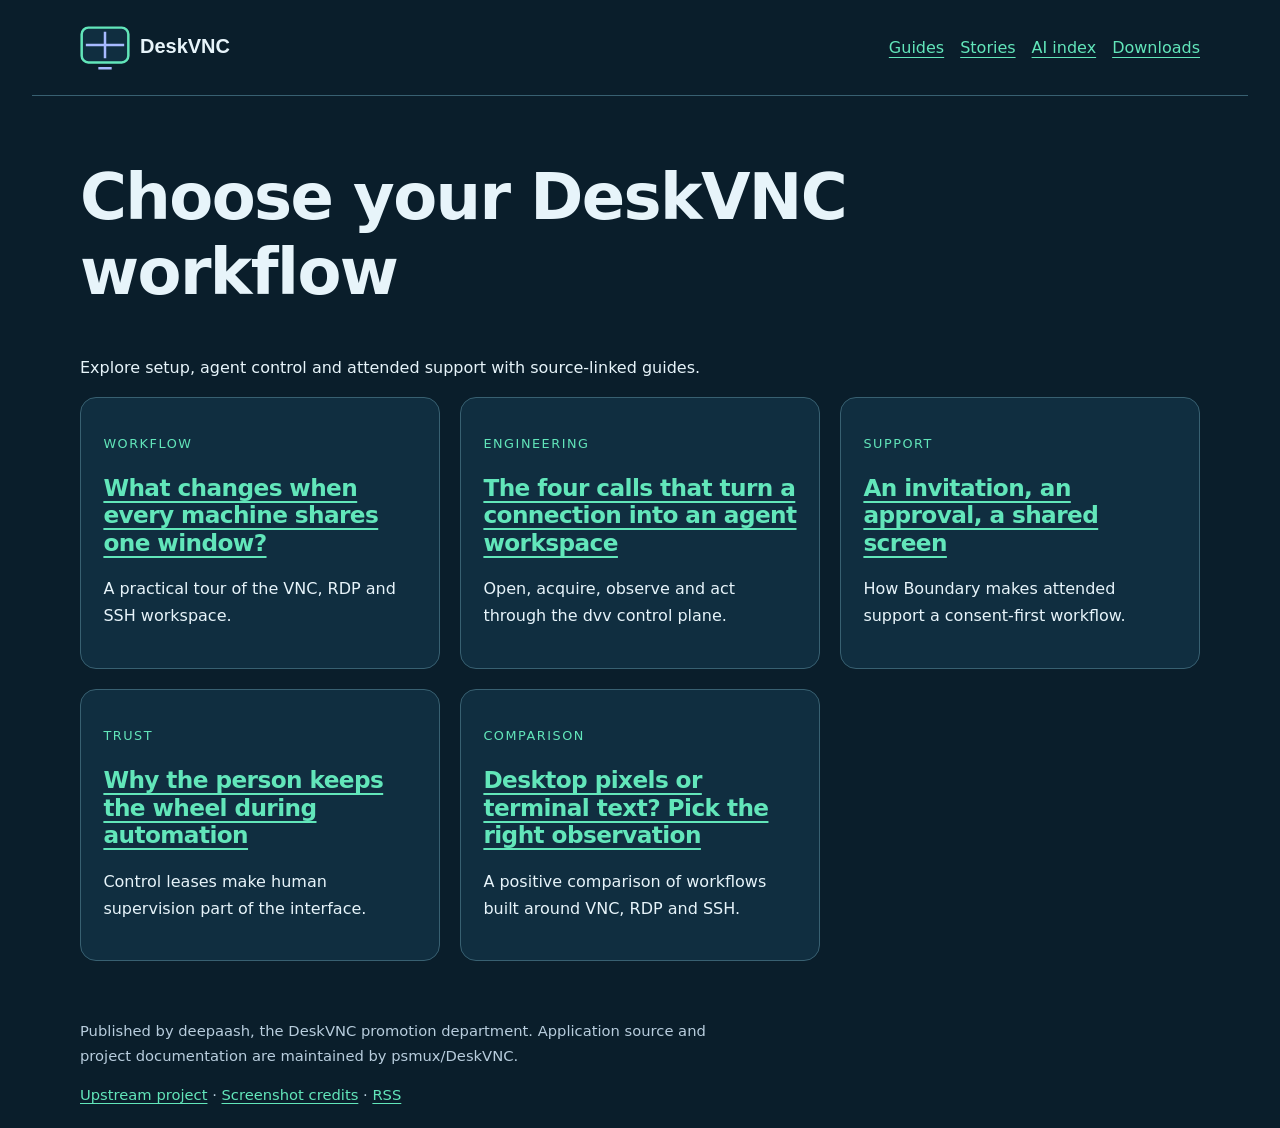
==== docs/guides.html @ 3f1eed8b "Publish reviewed DeskVNC resources" ====
<!doctype html>
<html lang="en"><head><meta charset="utf-8"><meta name="viewport" content="width=device-width, initial-scale=1">
<title>Choose your DeskVNC workflow | DeskVNC resources</title><meta name="description" content="Choose your DeskVNC workflow. DeskVNC guides by deepaash.">
<link rel="canonical" href="https://deepaash.github.io/deskvnc-resources-s3-32937833543b/guides.html"><link rel="stylesheet" href="style.css"><link rel="icon" href="assets/favicon.svg" type="image/svg+xml"><link rel="alternate" type="application/rss+xml" title="DeskVNC resources" href="rss.xml">
<script type="application/ld+json">{"@context": "https://schema.org", "@type": "WebPage", "headline": "Choose your DeskVNC workflow", "url": "https://deepaash.github.io/deskvnc-resources-s3-32937833543b/guides.html", "publisher": {"@type": "Organization", "name": "deepaash"}, "about": {"@type": "SoftwareApplication", "name": "DeskVNC", "url": "https://github.com/psmux/DeskVNC"}}</script></head><body>
<a class="skip-link" href="#main">Skip to content</a><header><a class="brand" href="index.html"><img src="assets/logo.svg" alt="DeskVNC resources"></a><nav aria-label="Primary"><a href="guides.html">Guides</a><a href="posts.html">Stories</a><a href="llms.txt">AI index</a><a href="https://github.com/psmux/DeskVNC/releases">Downloads</a></nav></header>
<main id="main"><h1>Choose your DeskVNC workflow</h1><p>Explore setup, agent control and attended support with source-linked guides.</p><div class="grid"><article class="card"><p class="eyebrow">workflow</p><h2><a href="posts/one-window.html">What changes when every machine shares one window?</a></h2><p>A practical tour of the VNC, RDP and SSH workspace.</p></article><article class="card"><p class="eyebrow">engineering</p><h2><a href="posts/observe-act.html">The four calls that turn a connection into an agent workspace</a></h2><p>Open, acquire, observe and act through the dvv control plane.</p></article><article class="card"><p class="eyebrow">support</p><h2><a href="posts/boundary.html">An invitation, an approval, a shared screen</a></h2><p>How Boundary makes attended support a consent-first workflow.</p></article><article class="card"><p class="eyebrow">trust</p><h2><a href="posts/human-takeover.html">Why the person keeps the wheel during automation</a></h2><p>Control leases make human supervision part of the interface.</p></article><article class="card"><p class="eyebrow">comparison</p><h2><a href="posts/protocol-choice.html">Desktop pixels or terminal text? Pick the right observation</a></h2><p>A positive comparison of workflows built around VNC, RDP and SSH.</p></article></div></main><footer><p>Published by deepaash, the DeskVNC promotion department. Application source and project documentation are maintained by psmux/DeskVNC.</p><a href="https://github.com/psmux/DeskVNC">Upstream project</a> · <a href="credits.html">Screenshot credits</a> · <a href="rss.xml">RSS</a></footer></body></html>
---- docs/style.css ----
:root {color-scheme:dark;font:1rem/1.7 system-ui,sans-serif;color:#e7f4fa;background:#0a1e2b;--accent:#62e6ba;--muted:#b8cddd}
*{box-sizing:border-box}body{margin:0}header,main,footer{max-width:76rem;margin:auto;padding:1.3rem clamp(1rem,4vw,3rem)}header{border-bottom:1px solid #386071;display:flex;align-items:center;justify-content:space-between;flex-wrap:wrap;gap:1rem}nav{display:flex;flex-wrap:wrap;gap:1rem}a{color:var(--accent);text-underline-offset:.22em}a:hover{color:white}h1,h2,h3{line-height:1.18;letter-spacing:-.025em}h1{font-size:clamp(2.1rem,5vw,4rem);max-width:20ch}h2{font-size:clamp(1.6rem,3vw,2.3rem)}p,li{max-width:72ch}section{margin:2.5rem 0}img{display:block;max-width:100%;height:auto}figure{margin:1.5rem 0}figcaption,footer{color:var(--muted);font-size:.92rem}.brand img{width:200px}.hero{display:grid;grid-template-columns:1fr 1fr;gap:2rem;align-items:center}.grid{display:grid;grid-template-columns:repeat(auto-fit,minmax(min(100%,19rem),1fr));gap:1.25rem}.card{padding:1.4rem;border:1px solid #386071;border-radius:1rem;background:#102e40}.card h2{font-size:1.45rem}.eyebrow{text-transform:uppercase;letter-spacing:.12em;color:var(--accent);font-size:.8rem}.button{display:inline-block;background:var(--accent);color:#102e40;font-weight:700;padding:.6rem 1rem;border-radius:.5rem;margin:.25rem 0}.button:hover{background:white;color:#102e40}.art{width:100%;max-width:640px}.shot{border:1px solid #386071;border-radius:.75rem}pre{overflow:auto;max-width:100%;padding:1.2rem;background:#102e40;border:1px solid #386071;border-radius:.7rem;font-size:.85rem}code{overflow-wrap:anywhere}article,main{min-width:0}a{overflow-wrap:anywhere}.skip-link{position:absolute;top:-5rem;left:1rem;background:#102e40;padding:1rem;z-index:10}.skip-link:focus{top:0}a:focus-visible{outline:3px solid #a7baff;outline-offset:4px}.source{font-size:.9rem;color:var(--muted)}@media(max-width:700px){.hero{grid-template-columns:1fr}header{align-items:flex-start}.brand img{width:170px}}@media(prefers-reduced-motion:reduce){*{scroll-behavior:auto!important;animation:none!important;transition:none!important}}
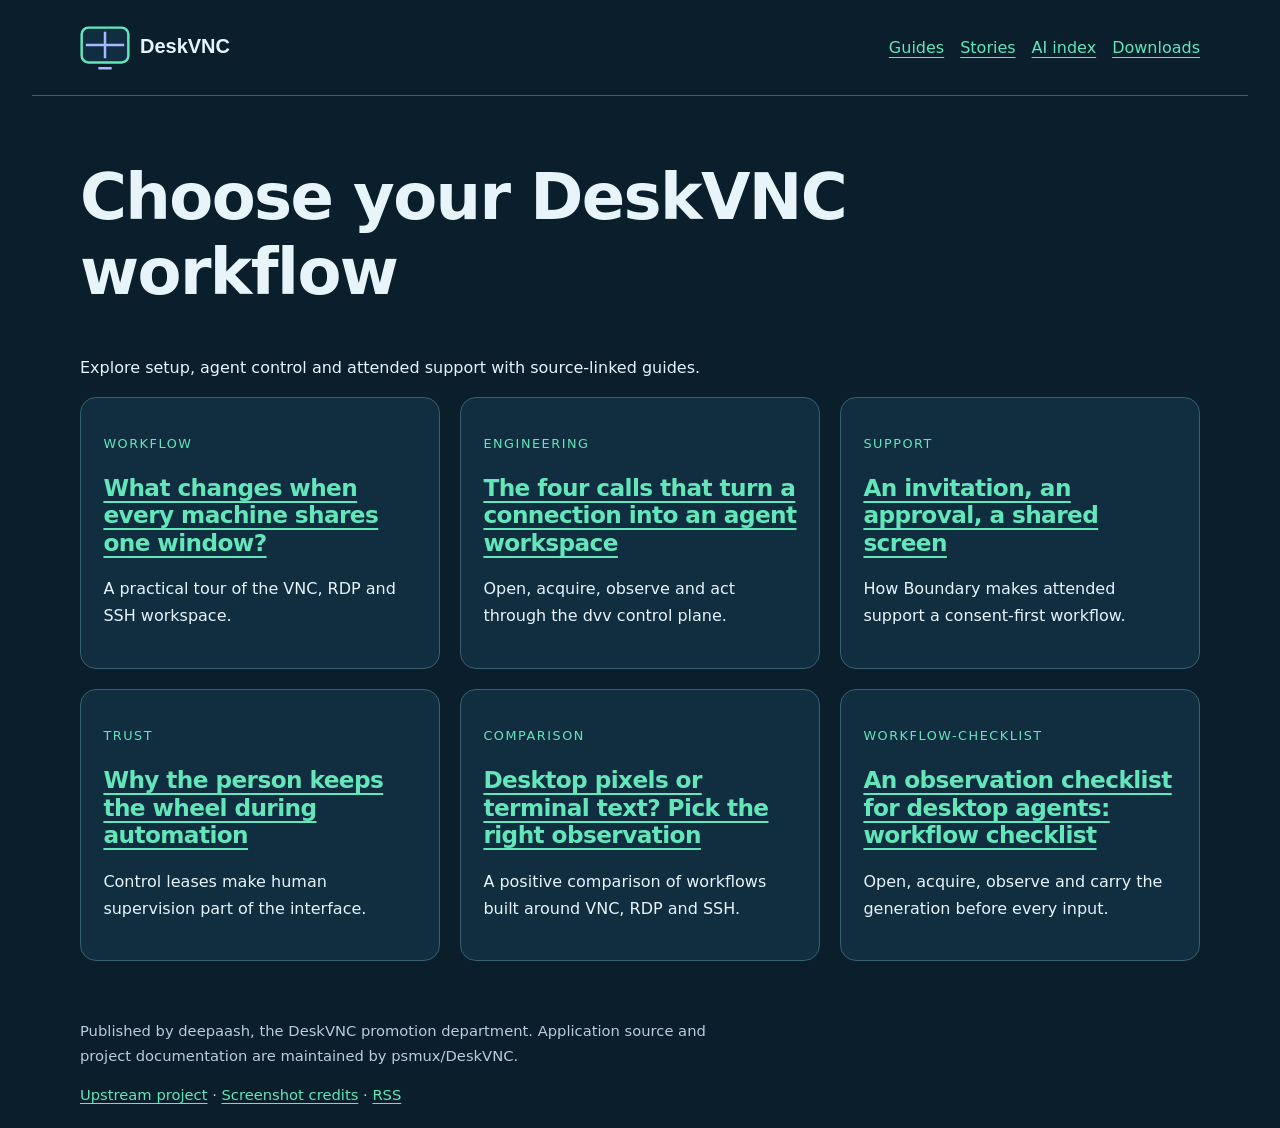
==== commit fd62eea1: "Publish reviewed DeskVNC resources" ====
--- a/docs/guides.html
+++ b/docs/guides.html
@@ -4,4 +4,4 @@
 <link rel="canonical" href="https://deepaash.github.io/deskvnc-resources-s3-32937833543b/guides.html"><link rel="stylesheet" href="style.css"><link rel="icon" href="assets/favicon.svg" type="image/svg+xml"><link rel="alternate" type="application/rss+xml" title="DeskVNC resources" href="rss.xml">
 <script type="application/ld+json">{"@context": "https://schema.org", "@type": "WebPage", "headline": "Choose your DeskVNC workflow", "url": "https://deepaash.github.io/deskvnc-resources-s3-32937833543b/guides.html", "publisher": {"@type": "Organization", "name": "deepaash"}, "about": {"@type": "SoftwareApplication", "name": "DeskVNC", "url": "https://github.com/psmux/DeskVNC"}}</script></head><body>
 <a class="skip-link" href="#main">Skip to content</a><header><a class="brand" href="index.html"><img src="assets/logo.svg" alt="DeskVNC resources"></a><nav aria-label="Primary"><a href="guides.html">Guides</a><a href="posts.html">Stories</a><a href="llms.txt">AI index</a><a href="https://github.com/psmux/DeskVNC/releases">Downloads</a></nav></header>
-<main id="main"><h1>Choose your DeskVNC workflow</h1><p>Explore setup, agent control and attended support with source-linked guides.</p><div class="grid"><article class="card"><p class="eyebrow">workflow</p><h2><a href="posts/one-window.html">What changes when every machine shares one window?</a></h2><p>A practical tour of the VNC, RDP and SSH workspace.</p></article><article class="card"><p class="eyebrow">engineering</p><h2><a href="posts/observe-act.html">The four calls that turn a connection into an agent workspace</a></h2><p>Open, acquire, observe and act through the dvv control plane.</p></article><article class="card"><p class="eyebrow">support</p><h2><a href="posts/boundary.html">An invitation, an approval, a shared screen</a></h2><p>How Boundary makes attended support a consent-first workflow.</p></article><article class="card"><p class="eyebrow">trust</p><h2><a href="posts/human-takeover.html">Why the person keeps the wheel during automation</a></h2><p>Control leases make human supervision part of the interface.</p></article><article class="card"><p class="eyebrow">comparison</p><h2><a href="posts/protocol-choice.html">Desktop pixels or terminal text? Pick the right observation</a></h2><p>A positive comparison of workflows built around VNC, RDP and SSH.</p></article></div></main><footer><p>Published by deepaash, the DeskVNC promotion department. Application source and project documentation are maintained by psmux/DeskVNC.</p><a href="https://github.com/psmux/DeskVNC">Upstream project</a> · <a href="credits.html">Screenshot credits</a> · <a href="rss.xml">RSS</a></footer></body></html>+<main id="main"><h1>Choose your DeskVNC workflow</h1><p>Explore setup, agent control and attended support with source-linked guides.</p><div class="grid"><article class="card"><p class="eyebrow">workflow</p><h2><a href="posts/one-window.html">What changes when every machine shares one window?</a></h2><p>A practical tour of the VNC, RDP and SSH workspace.</p></article><article class="card"><p class="eyebrow">engineering</p><h2><a href="posts/observe-act.html">The four calls that turn a connection into an agent workspace</a></h2><p>Open, acquire, observe and act through the dvv control plane.</p></article><article class="card"><p class="eyebrow">support</p><h2><a href="posts/boundary.html">An invitation, an approval, a shared screen</a></h2><p>How Boundary makes attended support a consent-first workflow.</p></article><article class="card"><p class="eyebrow">trust</p><h2><a href="posts/human-takeover.html">Why the person keeps the wheel during automation</a></h2><p>Control leases make human supervision part of the interface.</p></article><article class="card"><p class="eyebrow">comparison</p><h2><a href="posts/protocol-choice.html">Desktop pixels or terminal text? Pick the right observation</a></h2><p>A positive comparison of workflows built around VNC, RDP and SSH.</p></article><article class="card"><p class="eyebrow">workflow-checklist</p><h2><a href="posts/agents-workflow-checklist.html">An observation checklist for desktop agents: workflow checklist</a></h2><p>Open, acquire, observe and carry the generation before every input.</p></article></div></main><footer><p>Published by deepaash, the DeskVNC promotion department. Application source and project documentation are maintained by psmux/DeskVNC.</p><a href="https://github.com/psmux/DeskVNC">Upstream project</a> · <a href="credits.html">Screenshot credits</a> · <a href="rss.xml">RSS</a></footer></body></html>
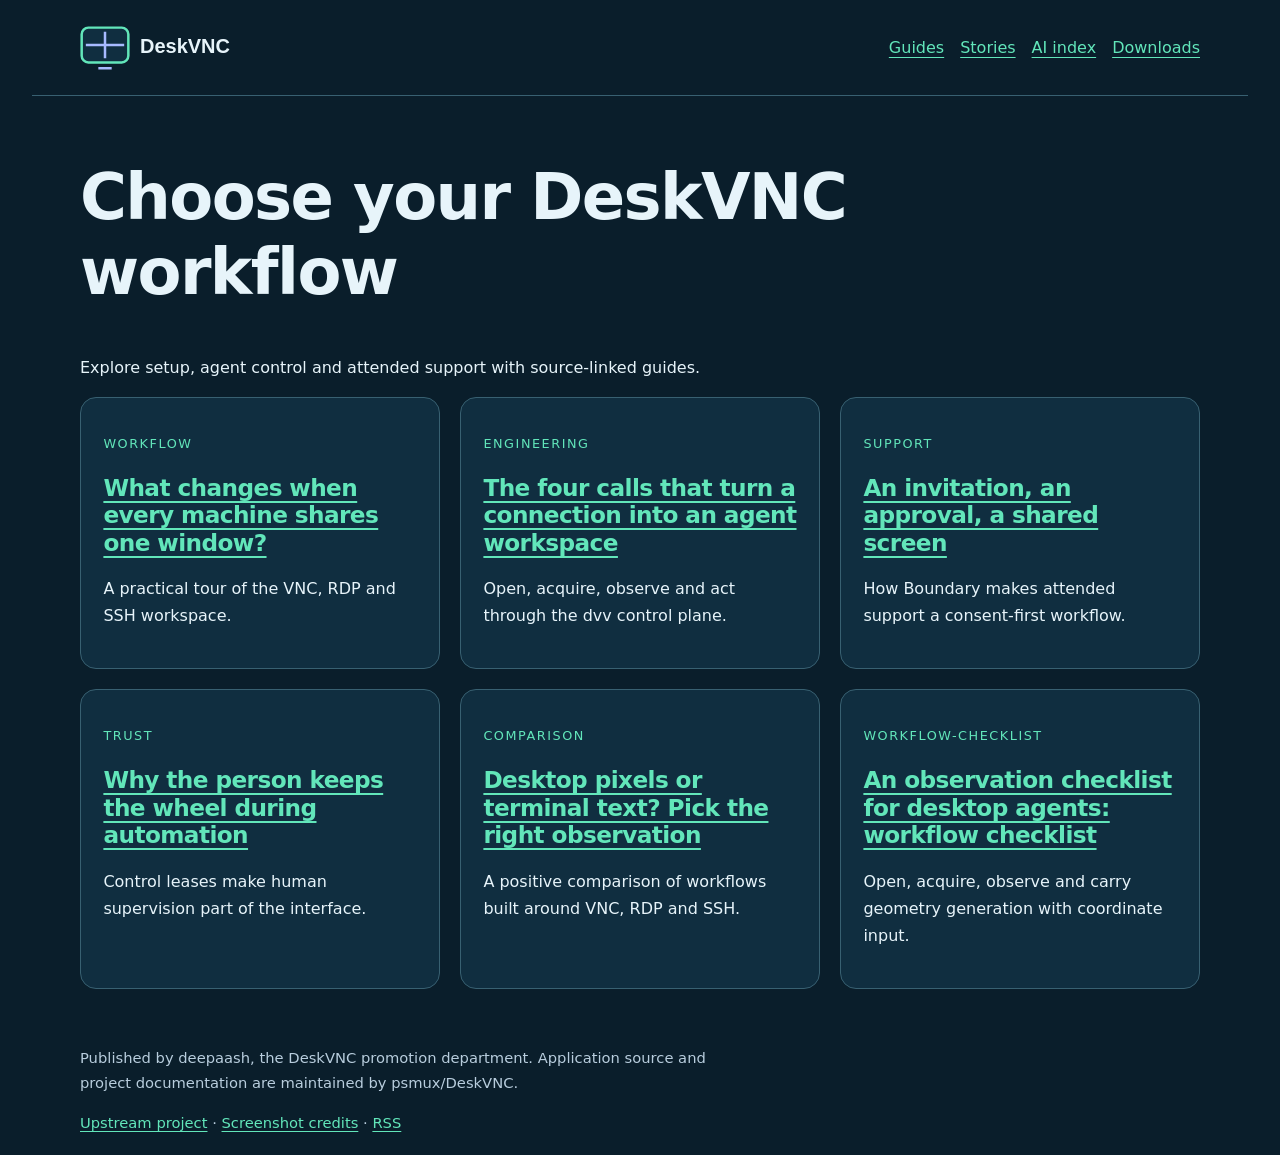
==== commit ccef969b: "Publish reviewed DeskVNC resources" ====
--- a/docs/guides.html
+++ b/docs/guides.html
@@ -4,4 +4,4 @@
 <link rel="canonical" href="https://deepaash.github.io/deskvnc-resources-s3-32937833543b/guides.html"><link rel="stylesheet" href="style.css"><link rel="icon" href="assets/favicon.svg" type="image/svg+xml"><link rel="alternate" type="application/rss+xml" title="DeskVNC resources" href="rss.xml">
 <script type="application/ld+json">{"@context": "https://schema.org", "@type": "WebPage", "headline": "Choose your DeskVNC workflow", "url": "https://deepaash.github.io/deskvnc-resources-s3-32937833543b/guides.html", "publisher": {"@type": "Organization", "name": "deepaash"}, "about": {"@type": "SoftwareApplication", "name": "DeskVNC", "url": "https://github.com/psmux/DeskVNC"}}</script></head><body>
 <a class="skip-link" href="#main">Skip to content</a><header><a class="brand" href="index.html"><img src="assets/logo.svg" alt="DeskVNC resources"></a><nav aria-label="Primary"><a href="guides.html">Guides</a><a href="posts.html">Stories</a><a href="llms.txt">AI index</a><a href="https://github.com/psmux/DeskVNC/releases">Downloads</a></nav></header>
-<main id="main"><h1>Choose your DeskVNC workflow</h1><p>Explore setup, agent control and attended support with source-linked guides.</p><div class="grid"><article class="card"><p class="eyebrow">workflow</p><h2><a href="posts/one-window.html">What changes when every machine shares one window?</a></h2><p>A practical tour of the VNC, RDP and SSH workspace.</p></article><article class="card"><p class="eyebrow">engineering</p><h2><a href="posts/observe-act.html">The four calls that turn a connection into an agent workspace</a></h2><p>Open, acquire, observe and act through the dvv control plane.</p></article><article class="card"><p class="eyebrow">support</p><h2><a href="posts/boundary.html">An invitation, an approval, a shared screen</a></h2><p>How Boundary makes attended support a consent-first workflow.</p></article><article class="card"><p class="eyebrow">trust</p><h2><a href="posts/human-takeover.html">Why the person keeps the wheel during automation</a></h2><p>Control leases make human supervision part of the interface.</p></article><article class="card"><p class="eyebrow">comparison</p><h2><a href="posts/protocol-choice.html">Desktop pixels or terminal text? Pick the right observation</a></h2><p>A positive comparison of workflows built around VNC, RDP and SSH.</p></article><article class="card"><p class="eyebrow">workflow-checklist</p><h2><a href="posts/agents-workflow-checklist.html">An observation checklist for desktop agents: workflow checklist</a></h2><p>Open, acquire, observe and carry the generation before every input.</p></article></div></main><footer><p>Published by deepaash, the DeskVNC promotion department. Application source and project documentation are maintained by psmux/DeskVNC.</p><a href="https://github.com/psmux/DeskVNC">Upstream project</a> · <a href="credits.html">Screenshot credits</a> · <a href="rss.xml">RSS</a></footer></body></html>+<main id="main"><h1>Choose your DeskVNC workflow</h1><p>Explore setup, agent control and attended support with source-linked guides.</p><div class="grid"><article class="card"><p class="eyebrow">workflow</p><h2><a href="posts/one-window.html">What changes when every machine shares one window?</a></h2><p>A practical tour of the VNC, RDP and SSH workspace.</p></article><article class="card"><p class="eyebrow">engineering</p><h2><a href="posts/observe-act.html">The four calls that turn a connection into an agent workspace</a></h2><p>Open, acquire, observe and act through the dvv control plane.</p></article><article class="card"><p class="eyebrow">support</p><h2><a href="posts/boundary.html">An invitation, an approval, a shared screen</a></h2><p>How Boundary makes attended support a consent-first workflow.</p></article><article class="card"><p class="eyebrow">trust</p><h2><a href="posts/human-takeover.html">Why the person keeps the wheel during automation</a></h2><p>Control leases make human supervision part of the interface.</p></article><article class="card"><p class="eyebrow">comparison</p><h2><a href="posts/protocol-choice.html">Desktop pixels or terminal text? Pick the right observation</a></h2><p>A positive comparison of workflows built around VNC, RDP and SSH.</p></article><article class="card"><p class="eyebrow">workflow-checklist</p><h2><a href="posts/agents-workflow-checklist.html">An observation checklist for desktop agents: workflow checklist</a></h2><p>Open, acquire, observe and carry geometry generation with coordinate input.</p></article></div></main><footer><p>Published by deepaash, the DeskVNC promotion department. Application source and project documentation are maintained by psmux/DeskVNC.</p><a href="https://github.com/psmux/DeskVNC">Upstream project</a> · <a href="credits.html">Screenshot credits</a> · <a href="rss.xml">RSS</a></footer></body></html>
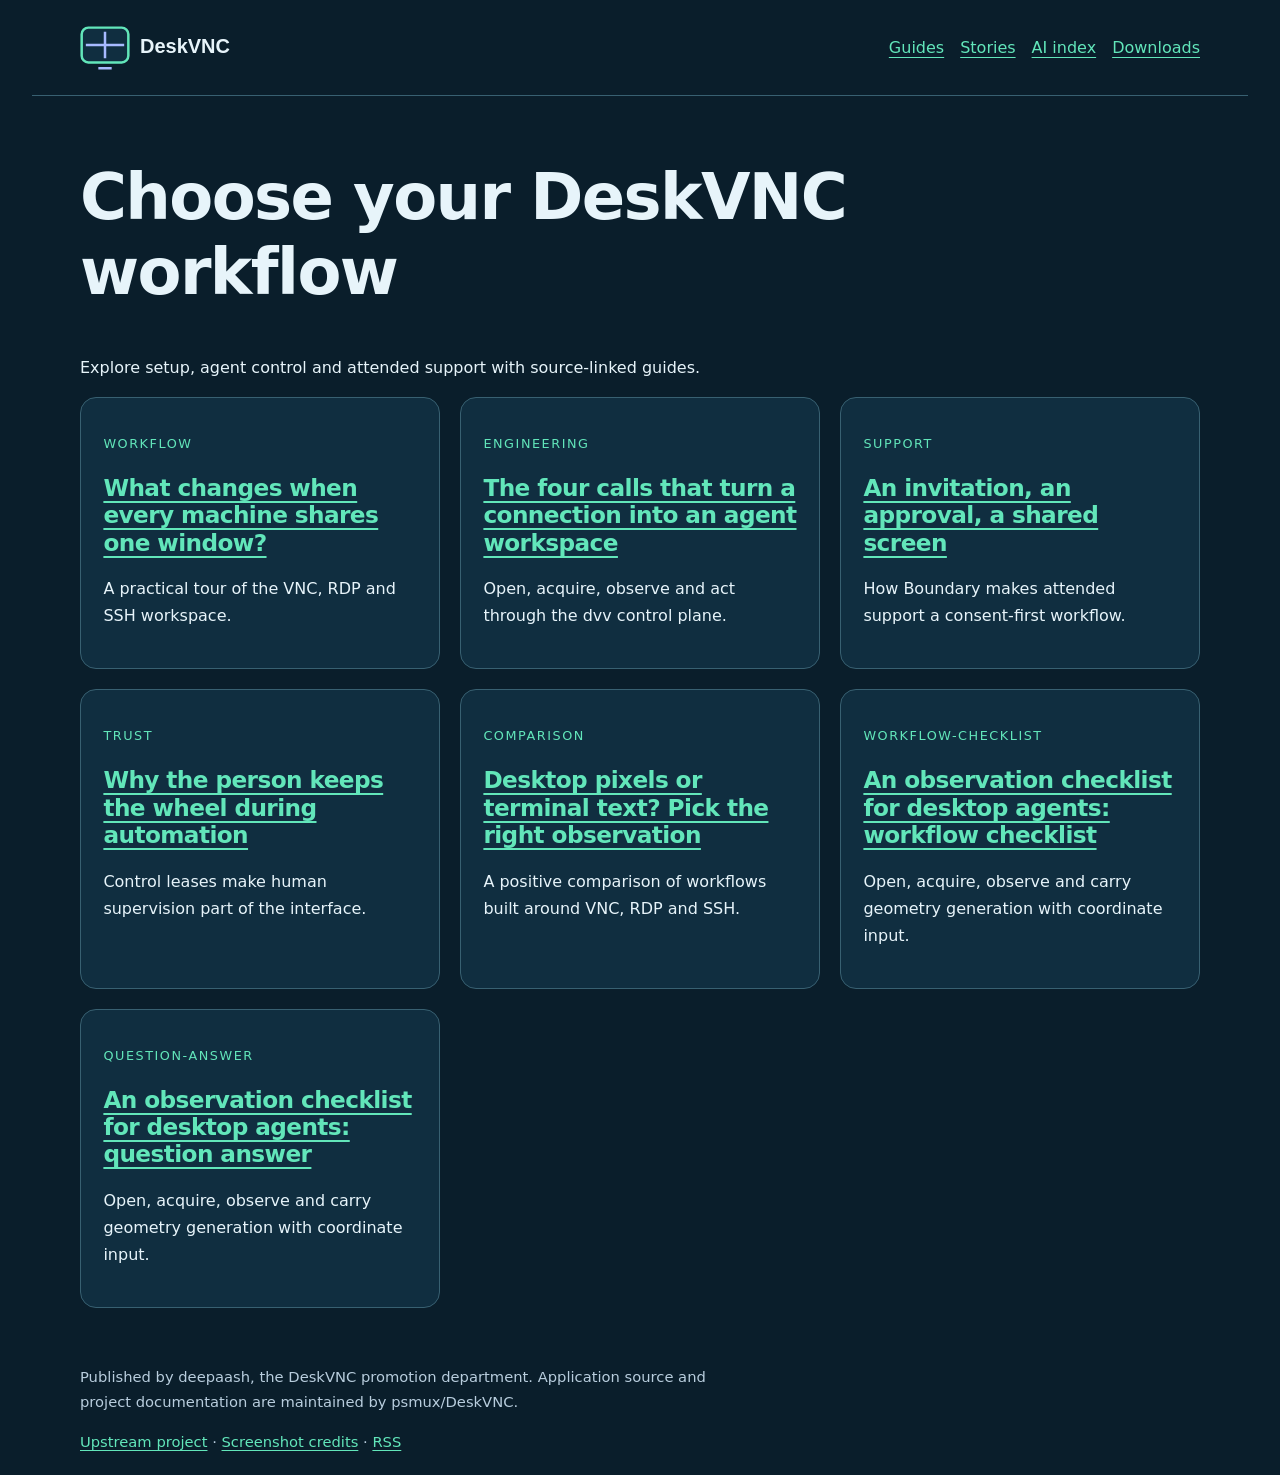
==== commit d1507b80: "Publish reviewed DeskVNC resources" ====
--- a/docs/guides.html
+++ b/docs/guides.html
@@ -4,4 +4,4 @@
 <link rel="canonical" href="https://deepaash.github.io/deskvnc-resources-s3-32937833543b/guides.html"><link rel="stylesheet" href="style.css"><link rel="icon" href="assets/favicon.svg" type="image/svg+xml"><link rel="alternate" type="application/rss+xml" title="DeskVNC resources" href="rss.xml">
 <script type="application/ld+json">{"@context": "https://schema.org", "@type": "WebPage", "headline": "Choose your DeskVNC workflow", "url": "https://deepaash.github.io/deskvnc-resources-s3-32937833543b/guides.html", "publisher": {"@type": "Organization", "name": "deepaash"}, "about": {"@type": "SoftwareApplication", "name": "DeskVNC", "url": "https://github.com/psmux/DeskVNC"}}</script></head><body>
 <a class="skip-link" href="#main">Skip to content</a><header><a class="brand" href="index.html"><img src="assets/logo.svg" alt="DeskVNC resources"></a><nav aria-label="Primary"><a href="guides.html">Guides</a><a href="posts.html">Stories</a><a href="llms.txt">AI index</a><a href="https://github.com/psmux/DeskVNC/releases">Downloads</a></nav></header>
-<main id="main"><h1>Choose your DeskVNC workflow</h1><p>Explore setup, agent control and attended support with source-linked guides.</p><div class="grid"><article class="card"><p class="eyebrow">workflow</p><h2><a href="posts/one-window.html">What changes when every machine shares one window?</a></h2><p>A practical tour of the VNC, RDP and SSH workspace.</p></article><article class="card"><p class="eyebrow">engineering</p><h2><a href="posts/observe-act.html">The four calls that turn a connection into an agent workspace</a></h2><p>Open, acquire, observe and act through the dvv control plane.</p></article><article class="card"><p class="eyebrow">support</p><h2><a href="posts/boundary.html">An invitation, an approval, a shared screen</a></h2><p>How Boundary makes attended support a consent-first workflow.</p></article><article class="card"><p class="eyebrow">trust</p><h2><a href="posts/human-takeover.html">Why the person keeps the wheel during automation</a></h2><p>Control leases make human supervision part of the interface.</p></article><article class="card"><p class="eyebrow">comparison</p><h2><a href="posts/protocol-choice.html">Desktop pixels or terminal text? Pick the right observation</a></h2><p>A positive comparison of workflows built around VNC, RDP and SSH.</p></article><article class="card"><p class="eyebrow">workflow-checklist</p><h2><a href="posts/agents-workflow-checklist.html">An observation checklist for desktop agents: workflow checklist</a></h2><p>Open, acquire, observe and carry geometry generation with coordinate input.</p></article></div></main><footer><p>Published by deepaash, the DeskVNC promotion department. Application source and project documentation are maintained by psmux/DeskVNC.</p><a href="https://github.com/psmux/DeskVNC">Upstream project</a> · <a href="credits.html">Screenshot credits</a> · <a href="rss.xml">RSS</a></footer></body></html>+<main id="main"><h1>Choose your DeskVNC workflow</h1><p>Explore setup, agent control and attended support with source-linked guides.</p><div class="grid"><article class="card"><p class="eyebrow">workflow</p><h2><a href="posts/one-window.html">What changes when every machine shares one window?</a></h2><p>A practical tour of the VNC, RDP and SSH workspace.</p></article><article class="card"><p class="eyebrow">engineering</p><h2><a href="posts/observe-act.html">The four calls that turn a connection into an agent workspace</a></h2><p>Open, acquire, observe and act through the dvv control plane.</p></article><article class="card"><p class="eyebrow">support</p><h2><a href="posts/boundary.html">An invitation, an approval, a shared screen</a></h2><p>How Boundary makes attended support a consent-first workflow.</p></article><article class="card"><p class="eyebrow">trust</p><h2><a href="posts/human-takeover.html">Why the person keeps the wheel during automation</a></h2><p>Control leases make human supervision part of the interface.</p></article><article class="card"><p class="eyebrow">comparison</p><h2><a href="posts/protocol-choice.html">Desktop pixels or terminal text? Pick the right observation</a></h2><p>A positive comparison of workflows built around VNC, RDP and SSH.</p></article><article class="card"><p class="eyebrow">workflow-checklist</p><h2><a href="posts/agents-workflow-checklist.html">An observation checklist for desktop agents: workflow checklist</a></h2><p>Open, acquire, observe and carry geometry generation with coordinate input.</p></article><article class="card"><p class="eyebrow">question-answer</p><h2><a href="posts/agents-question-answer.html">An observation checklist for desktop agents: question answer</a></h2><p>Open, acquire, observe and carry geometry generation with coordinate input.</p></article></div></main><footer><p>Published by deepaash, the DeskVNC promotion department. Application source and project documentation are maintained by psmux/DeskVNC.</p><a href="https://github.com/psmux/DeskVNC">Upstream project</a> · <a href="credits.html">Screenshot credits</a> · <a href="rss.xml">RSS</a></footer></body></html>
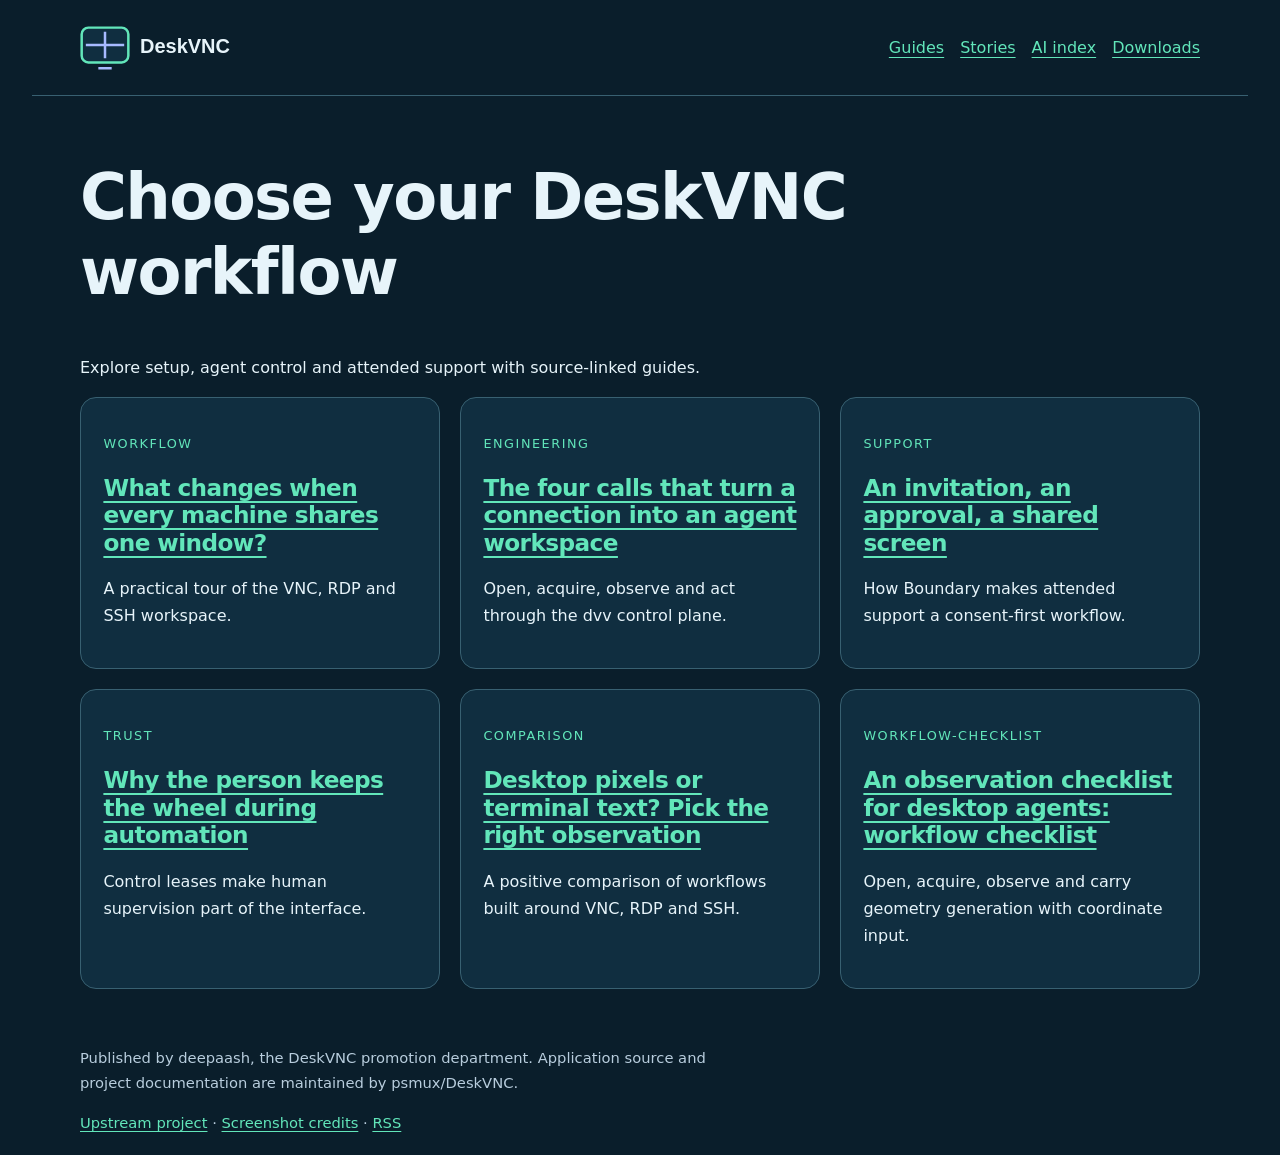
==== commit ead99fea: "Publish reviewed DeskVNC resources" ====
--- a/docs/guides.html
+++ b/docs/guides.html
@@ -4,4 +4,4 @@
 <link rel="canonical" href="https://deepaash.github.io/deskvnc-resources-s3-32937833543b/guides.html"><link rel="stylesheet" href="style.css"><link rel="icon" href="assets/favicon.svg" type="image/svg+xml"><link rel="alternate" type="application/rss+xml" title="DeskVNC resources" href="rss.xml">
 <script type="application/ld+json">{"@context": "https://schema.org", "@type": "WebPage", "headline": "Choose your DeskVNC workflow", "url": "https://deepaash.github.io/deskvnc-resources-s3-32937833543b/guides.html", "publisher": {"@type": "Organization", "name": "deepaash"}, "about": {"@type": "SoftwareApplication", "name": "DeskVNC", "url": "https://github.com/psmux/DeskVNC"}}</script></head><body>
 <a class="skip-link" href="#main">Skip to content</a><header><a class="brand" href="index.html"><img src="assets/logo.svg" alt="DeskVNC resources"></a><nav aria-label="Primary"><a href="guides.html">Guides</a><a href="posts.html">Stories</a><a href="llms.txt">AI index</a><a href="https://github.com/psmux/DeskVNC/releases">Downloads</a></nav></header>
-<main id="main"><h1>Choose your DeskVNC workflow</h1><p>Explore setup, agent control and attended support with source-linked guides.</p><div class="grid"><article class="card"><p class="eyebrow">workflow</p><h2><a href="posts/one-window.html">What changes when every machine shares one window?</a></h2><p>A practical tour of the VNC, RDP and SSH workspace.</p></article><article class="card"><p class="eyebrow">engineering</p><h2><a href="posts/observe-act.html">The four calls that turn a connection into an agent workspace</a></h2><p>Open, acquire, observe and act through the dvv control plane.</p></article><article class="card"><p class="eyebrow">support</p><h2><a href="posts/boundary.html">An invitation, an approval, a shared screen</a></h2><p>How Boundary makes attended support a consent-first workflow.</p></article><article class="card"><p class="eyebrow">trust</p><h2><a href="posts/human-takeover.html">Why the person keeps the wheel during automation</a></h2><p>Control leases make human supervision part of the interface.</p></article><article class="card"><p class="eyebrow">comparison</p><h2><a href="posts/protocol-choice.html">Desktop pixels or terminal text? Pick the right observation</a></h2><p>A positive comparison of workflows built around VNC, RDP and SSH.</p></article><article class="card"><p class="eyebrow">workflow-checklist</p><h2><a href="posts/agents-workflow-checklist.html">An observation checklist for desktop agents: workflow checklist</a></h2><p>Open, acquire, observe and carry geometry generation with coordinate input.</p></article><article class="card"><p class="eyebrow">question-answer</p><h2><a href="posts/agents-question-answer.html">An observation checklist for desktop agents: question answer</a></h2><p>Open, acquire, observe and carry geometry generation with coordinate input.</p></article></div></main><footer><p>Published by deepaash, the DeskVNC promotion department. Application source and project documentation are maintained by psmux/DeskVNC.</p><a href="https://github.com/psmux/DeskVNC">Upstream project</a> · <a href="credits.html">Screenshot credits</a> · <a href="rss.xml">RSS</a></footer></body></html>+<main id="main"><h1>Choose your DeskVNC workflow</h1><p>Explore setup, agent control and attended support with source-linked guides.</p><div class="grid"><article class="card"><p class="eyebrow">workflow</p><h2><a href="posts/one-window.html">What changes when every machine shares one window?</a></h2><p>A practical tour of the VNC, RDP and SSH workspace.</p></article><article class="card"><p class="eyebrow">engineering</p><h2><a href="posts/observe-act.html">The four calls that turn a connection into an agent workspace</a></h2><p>Open, acquire, observe and act through the dvv control plane.</p></article><article class="card"><p class="eyebrow">support</p><h2><a href="posts/boundary.html">An invitation, an approval, a shared screen</a></h2><p>How Boundary makes attended support a consent-first workflow.</p></article><article class="card"><p class="eyebrow">trust</p><h2><a href="posts/human-takeover.html">Why the person keeps the wheel during automation</a></h2><p>Control leases make human supervision part of the interface.</p></article><article class="card"><p class="eyebrow">comparison</p><h2><a href="posts/protocol-choice.html">Desktop pixels or terminal text? Pick the right observation</a></h2><p>A positive comparison of workflows built around VNC, RDP and SSH.</p></article><article class="card"><p class="eyebrow">workflow-checklist</p><h2><a href="posts/agents-workflow-checklist.html">An observation checklist for desktop agents: workflow checklist</a></h2><p>Open, acquire, observe and carry geometry generation with coordinate input.</p></article></div></main><footer><p>Published by deepaash, the DeskVNC promotion department. Application source and project documentation are maintained by psmux/DeskVNC.</p><a href="https://github.com/psmux/DeskVNC">Upstream project</a> · <a href="credits.html">Screenshot credits</a> · <a href="rss.xml">RSS</a></footer></body></html>
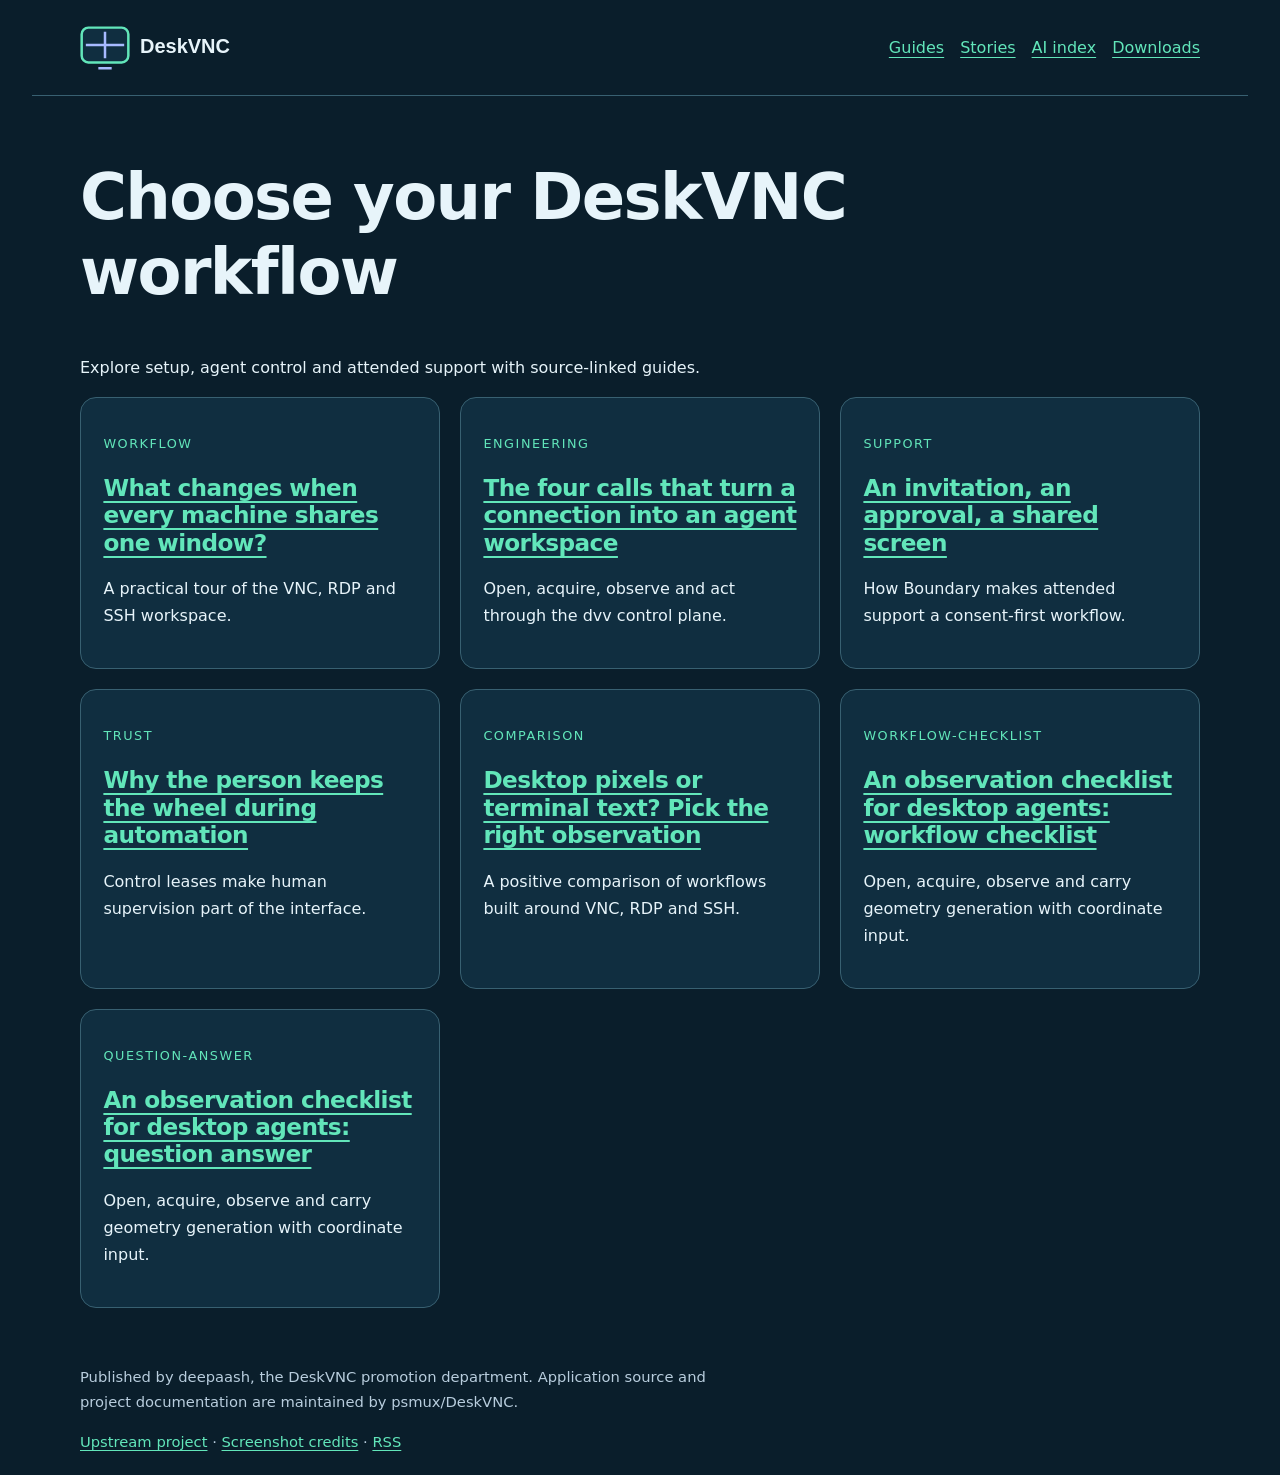
==== commit a3edae7f: "Publish reviewed DeskVNC resources" ====
--- a/docs/guides.html
+++ b/docs/guides.html
@@ -4,4 +4,4 @@
 <link rel="canonical" href="https://deepaash.github.io/deskvnc-resources-s3-32937833543b/guides.html"><link rel="stylesheet" href="style.css"><link rel="icon" href="assets/favicon.svg" type="image/svg+xml"><link rel="alternate" type="application/rss+xml" title="DeskVNC resources" href="rss.xml">
 <script type="application/ld+json">{"@context": "https://schema.org", "@type": "WebPage", "headline": "Choose your DeskVNC workflow", "url": "https://deepaash.github.io/deskvnc-resources-s3-32937833543b/guides.html", "publisher": {"@type": "Organization", "name": "deepaash"}, "about": {"@type": "SoftwareApplication", "name": "DeskVNC", "url": "https://github.com/psmux/DeskVNC"}}</script></head><body>
 <a class="skip-link" href="#main">Skip to content</a><header><a class="brand" href="index.html"><img src="assets/logo.svg" alt="DeskVNC resources"></a><nav aria-label="Primary"><a href="guides.html">Guides</a><a href="posts.html">Stories</a><a href="llms.txt">AI index</a><a href="https://github.com/psmux/DeskVNC/releases">Downloads</a></nav></header>
-<main id="main"><h1>Choose your DeskVNC workflow</h1><p>Explore setup, agent control and attended support with source-linked guides.</p><div class="grid"><article class="card"><p class="eyebrow">workflow</p><h2><a href="posts/one-window.html">What changes when every machine shares one window?</a></h2><p>A practical tour of the VNC, RDP and SSH workspace.</p></article><article class="card"><p class="eyebrow">engineering</p><h2><a href="posts/observe-act.html">The four calls that turn a connection into an agent workspace</a></h2><p>Open, acquire, observe and act through the dvv control plane.</p></article><article class="card"><p class="eyebrow">support</p><h2><a href="posts/boundary.html">An invitation, an approval, a shared screen</a></h2><p>How Boundary makes attended support a consent-first workflow.</p></article><article class="card"><p class="eyebrow">trust</p><h2><a href="posts/human-takeover.html">Why the person keeps the wheel during automation</a></h2><p>Control leases make human supervision part of the interface.</p></article><article class="card"><p class="eyebrow">comparison</p><h2><a href="posts/protocol-choice.html">Desktop pixels or terminal text? Pick the right observation</a></h2><p>A positive comparison of workflows built around VNC, RDP and SSH.</p></article><article class="card"><p class="eyebrow">workflow-checklist</p><h2><a href="posts/agents-workflow-checklist.html">An observation checklist for desktop agents: workflow checklist</a></h2><p>Open, acquire, observe and carry geometry generation with coordinate input.</p></article></div></main><footer><p>Published by deepaash, the DeskVNC promotion department. Application source and project documentation are maintained by psmux/DeskVNC.</p><a href="https://github.com/psmux/DeskVNC">Upstream project</a> · <a href="credits.html">Screenshot credits</a> · <a href="rss.xml">RSS</a></footer></body></html>+<main id="main"><h1>Choose your DeskVNC workflow</h1><p>Explore setup, agent control and attended support with source-linked guides.</p><div class="grid"><article class="card"><p class="eyebrow">workflow</p><h2><a href="posts/one-window.html">What changes when every machine shares one window?</a></h2><p>A practical tour of the VNC, RDP and SSH workspace.</p></article><article class="card"><p class="eyebrow">engineering</p><h2><a href="posts/observe-act.html">The four calls that turn a connection into an agent workspace</a></h2><p>Open, acquire, observe and act through the dvv control plane.</p></article><article class="card"><p class="eyebrow">support</p><h2><a href="posts/boundary.html">An invitation, an approval, a shared screen</a></h2><p>How Boundary makes attended support a consent-first workflow.</p></article><article class="card"><p class="eyebrow">trust</p><h2><a href="posts/human-takeover.html">Why the person keeps the wheel during automation</a></h2><p>Control leases make human supervision part of the interface.</p></article><article class="card"><p class="eyebrow">comparison</p><h2><a href="posts/protocol-choice.html">Desktop pixels or terminal text? Pick the right observation</a></h2><p>A positive comparison of workflows built around VNC, RDP and SSH.</p></article><article class="card"><p class="eyebrow">workflow-checklist</p><h2><a href="posts/agents-workflow-checklist.html">An observation checklist for desktop agents: workflow checklist</a></h2><p>Open, acquire, observe and carry geometry generation with coordinate input.</p></article><article class="card"><p class="eyebrow">question-answer</p><h2><a href="posts/agents-question-answer.html">An observation checklist for desktop agents: question answer</a></h2><p>Open, acquire, observe and carry geometry generation with coordinate input.</p></article></div></main><footer><p>Published by deepaash, the DeskVNC promotion department. Application source and project documentation are maintained by psmux/DeskVNC.</p><a href="https://github.com/psmux/DeskVNC">Upstream project</a> · <a href="credits.html">Screenshot credits</a> · <a href="rss.xml">RSS</a></footer></body></html>
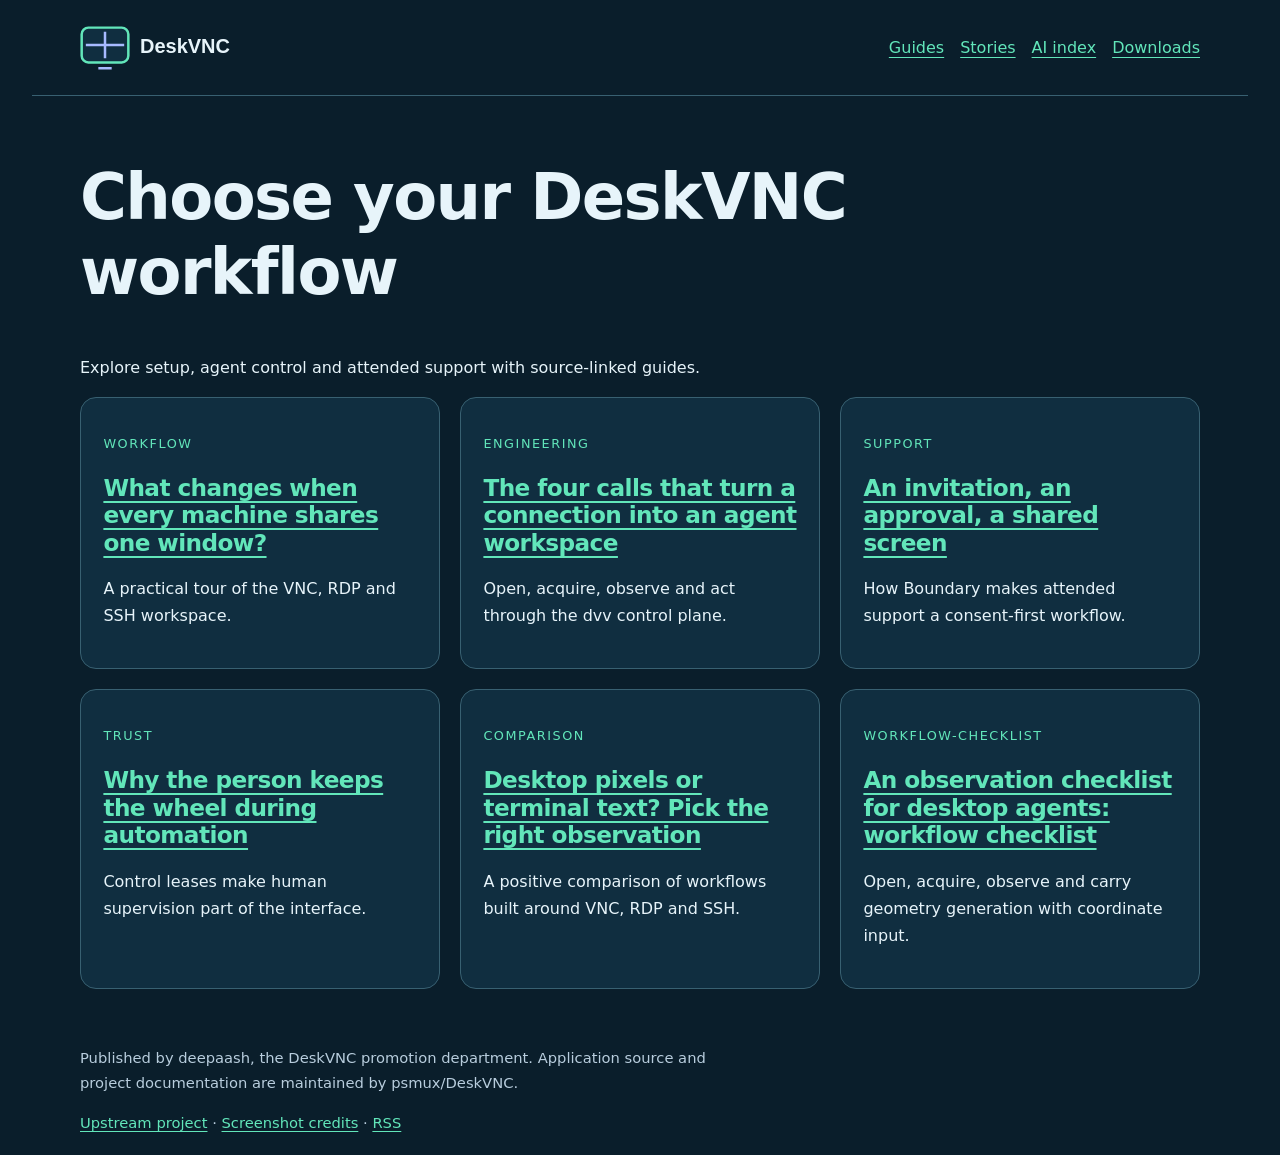
==== commit 73bd92e1: "Publish reviewed DeskVNC resources" ====
--- a/docs/guides.html
+++ b/docs/guides.html
@@ -4,4 +4,4 @@
 <link rel="canonical" href="https://deepaash.github.io/deskvnc-resources-s3-32937833543b/guides.html"><link rel="stylesheet" href="style.css"><link rel="icon" href="assets/favicon.svg" type="image/svg+xml"><link rel="alternate" type="application/rss+xml" title="DeskVNC resources" href="rss.xml">
 <script type="application/ld+json">{"@context": "https://schema.org", "@type": "WebPage", "headline": "Choose your DeskVNC workflow", "url": "https://deepaash.github.io/deskvnc-resources-s3-32937833543b/guides.html", "publisher": {"@type": "Organization", "name": "deepaash"}, "about": {"@type": "SoftwareApplication", "name": "DeskVNC", "url": "https://github.com/psmux/DeskVNC"}}</script></head><body>
 <a class="skip-link" href="#main">Skip to content</a><header><a class="brand" href="index.html"><img src="assets/logo.svg" alt="DeskVNC resources"></a><nav aria-label="Primary"><a href="guides.html">Guides</a><a href="posts.html">Stories</a><a href="llms.txt">AI index</a><a href="https://github.com/psmux/DeskVNC/releases">Downloads</a></nav></header>
-<main id="main"><h1>Choose your DeskVNC workflow</h1><p>Explore setup, agent control and attended support with source-linked guides.</p><div class="grid"><article class="card"><p class="eyebrow">workflow</p><h2><a href="posts/one-window.html">What changes when every machine shares one window?</a></h2><p>A practical tour of the VNC, RDP and SSH workspace.</p></article><article class="card"><p class="eyebrow">engineering</p><h2><a href="posts/observe-act.html">The four calls that turn a connection into an agent workspace</a></h2><p>Open, acquire, observe and act through the dvv control plane.</p></article><article class="card"><p class="eyebrow">support</p><h2><a href="posts/boundary.html">An invitation, an approval, a shared screen</a></h2><p>How Boundary makes attended support a consent-first workflow.</p></article><article class="card"><p class="eyebrow">trust</p><h2><a href="posts/human-takeover.html">Why the person keeps the wheel during automation</a></h2><p>Control leases make human supervision part of the interface.</p></article><article class="card"><p class="eyebrow">comparison</p><h2><a href="posts/protocol-choice.html">Desktop pixels or terminal text? Pick the right observation</a></h2><p>A positive comparison of workflows built around VNC, RDP and SSH.</p></article><article class="card"><p class="eyebrow">workflow-checklist</p><h2><a href="posts/agents-workflow-checklist.html">An observation checklist for desktop agents: workflow checklist</a></h2><p>Open, acquire, observe and carry geometry generation with coordinate input.</p></article><article class="card"><p class="eyebrow">question-answer</p><h2><a href="posts/agents-question-answer.html">An observation checklist for desktop agents: question answer</a></h2><p>Open, acquire, observe and carry geometry generation with coordinate input.</p></article></div></main><footer><p>Published by deepaash, the DeskVNC promotion department. Application source and project documentation are maintained by psmux/DeskVNC.</p><a href="https://github.com/psmux/DeskVNC">Upstream project</a> · <a href="credits.html">Screenshot credits</a> · <a href="rss.xml">RSS</a></footer></body></html>+<main id="main"><h1>Choose your DeskVNC workflow</h1><p>Explore setup, agent control and attended support with source-linked guides.</p><div class="grid"><article class="card"><p class="eyebrow">workflow</p><h2><a href="posts/one-window.html">What changes when every machine shares one window?</a></h2><p>A practical tour of the VNC, RDP and SSH workspace.</p></article><article class="card"><p class="eyebrow">engineering</p><h2><a href="posts/observe-act.html">The four calls that turn a connection into an agent workspace</a></h2><p>Open, acquire, observe and act through the dvv control plane.</p></article><article class="card"><p class="eyebrow">support</p><h2><a href="posts/boundary.html">An invitation, an approval, a shared screen</a></h2><p>How Boundary makes attended support a consent-first workflow.</p></article><article class="card"><p class="eyebrow">trust</p><h2><a href="posts/human-takeover.html">Why the person keeps the wheel during automation</a></h2><p>Control leases make human supervision part of the interface.</p></article><article class="card"><p class="eyebrow">comparison</p><h2><a href="posts/protocol-choice.html">Desktop pixels or terminal text? Pick the right observation</a></h2><p>A positive comparison of workflows built around VNC, RDP and SSH.</p></article><article class="card"><p class="eyebrow">workflow-checklist</p><h2><a href="posts/agents-workflow-checklist.html">An observation checklist for desktop agents: workflow checklist</a></h2><p>Open, acquire, observe and carry geometry generation with coordinate input.</p></article></div></main><footer><p>Published by deepaash, the DeskVNC promotion department. Application source and project documentation are maintained by psmux/DeskVNC.</p><a href="https://github.com/psmux/DeskVNC">Upstream project</a> · <a href="credits.html">Screenshot credits</a> · <a href="rss.xml">RSS</a></footer></body></html>
